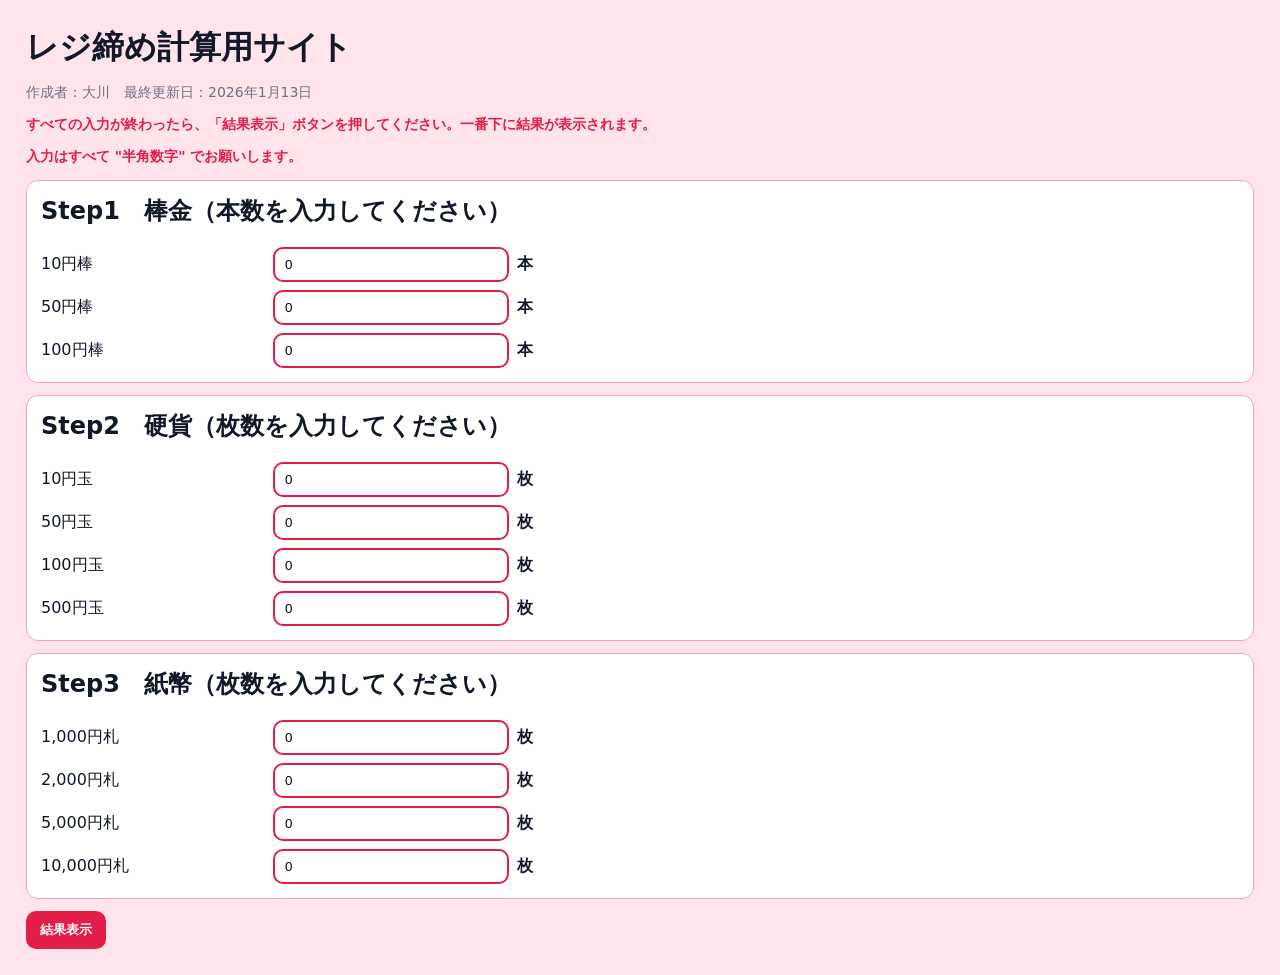
==== index.html @ f342e49d "Update index.html" ====
<!doctype html>
<html lang="ja">
<head>
  <meta charset="utf-8" />
  <meta name="viewport" content="width=device-width, initial-scale=1" />
  <title>レジ締め計算用サイト</title>

  <style>
    /* サイト全体 */
    body {
      font-family: system-ui, sans-serif;
      padding: 18px;
      color: #111827;
      background-color: #ffe4ec;
    }

    /* 見出し */
    h1 { margin: 0 0 10px; }
    h2 { margin: 0 0 20px; }
    h3 {
      color: #e11d48;
      font-size: 18px;
      font-weight: bold;
    }

    /* 補足文字 */
    .muted {
      color: #6b7280;
      font-size: 14px;
    }
    .muted2 {
      color: #e11d48;
      font-size: 14px;
      font-weight: bold;
    }

    /* 入力エリア */
    .card {
      border: 1px solid #f5a3bd;
      border-radius: 12px;
      padding: 14px;
      margin: 12px 0;
      background-color: #ffffff;
    }

    /* 入力レイアウト（PC） */
    .grid {
      display: grid;
      grid-template-columns: 220px 1fr;
      gap: 8px 12px;
      align-items: center;
    }

    /* 入力欄＋単位（本/枚） */
    .input-with-unit {
      display: flex;
      align-items: center;
      gap: 8px;
      max-width: 260px; /* PCで伸びすぎ防止 */
    }

    /* 入力ボックス（基本：幅100%で安全） */
    input {
      padding: 8px 10px;
      border: 2px solid #e11d48;
      border-radius: 10px;
      width: 100%;
      box-sizing: border-box;
      background-color: #fff;
    }

    .input-with-unit input {
      flex: 1;
      min-width: 0;
    }

    .unit {
      white-space: nowrap;
      font-weight: bold;
    }

    /* ボタン */
    button {
      padding: 10px 14px;
      border: none;
      border-radius: 10px;
      background: #e11d48;
      color: white;
      cursor: pointer;
      font-weight: bold;
    }

    /* 注意文 */
    .warn {
      color: #b45309;
      font-size: 14px;
      margin-top: 10px;
    }

    /* 結果表 */
    .result-table {
      border-collapse: collapse;
      width: 100%;
      margin-top: 8px;
      background-color: #ffd6e3;
      border: 2px solid #000;
    }
    .result-table th {
      background-color: #e11d48;
      color: #000;
      border: 1px solid #000;
      padding: 8px;
      text-align: right;
    }
    .result-table td {
      border: 1px solid #000;
      padding: 8px;
      text-align: right;
      color: #000;
      background-color: #ffd6e3;
    }
    .result-table th:first-child,
    .result-table td:first-child {
      text-align: left;
    }

    /* スマホ対応 */
    @media (max-width: 600px) {
      body { padding: 12px; }

      /* 1列にして崩れない */
      .grid {
        grid-template-columns: 1fr;
        gap: 10px;
      }

      label {
        font-weight: 600;
        margin-top: 8px;
      }

      .input-with-unit {
        max-width: 100%; /* スマホは全幅OK */
        margin-bottom: 8px;
      }
    }
  </style>
</head>

<body>
  <h1>レジ締め計算用サイト</h1>
  <p class="muted">作成者：大川　最終更新日：2026年1月13日</p>
  <p class="muted2">すべての入力が終わったら、「結果表示」ボタンを押してください。一番下に結果が表示されます。</p>
  <p class="muted2">入力はすべて "半角数字" でお願いします。</p>

  <div class="card">
    <h2>Step1　棒金（本数を入力してください）</h2>
    <div class="grid">
      <label>10円棒</label>
      <div class="input-with-unit">
        <input id="bar10" type="number" min="0" step="1" value="0">
        <span class="unit">本</span>
      </div>

      <label>50円棒</label>
      <div class="input-with-unit">
        <input id="bar50" type="number" min="0" step="1" value="0">
        <span class="unit">本</span>
      </div>

      <label>100円棒</label>
      <div class="input-with-unit">
        <input id="bar100" type="number" min="0" step="1" value="0">
        <span class="unit">本</span>
      </div>
    </div>
  </div>

  <div class="card">
    <h2>Step2　硬貨（枚数を入力してください）</h2>
    <div class="grid">
      <label>10円玉</label>
      <div class="input-with-unit">
        <input id="c10" type="number" min="0" step="1" value="0">
        <span class="unit">枚</span>
      </div>

      <label>50円玉</label>
      <div class="input-with-unit">
        <input id="c50" type="number" min="0" step="1" value="0">
        <span class="unit">枚</span>
      </div>

      <label>100円玉</label>
      <div class="input-with-unit">
        <input id="c100" type="number" min="0" step="1" value="0">
        <span class="unit">枚</span>
      </div>

      <label>500円玉</label>
      <div class="input-with-unit">
        <input id="c500" type="number" min="0" step="1" value="0">
        <span class="unit">枚</span>
      </div>
    </div>
  </div>

  <div class="card">
    <h2>Step3　紙幣（枚数を入力してください）</h2>
    <div class="grid">
      <label>1,000円札</label>
      <div class="input-with-unit">
        <input id="b1000" type="number" min="0" step="1" value="0">
        <span class="unit">枚</span>
      </div>

      <label>2,000円札</label>
      <div class="input-with-unit">
        <input id="b2000" type="number" min="0" step="1" value="0">
        <span class="unit">枚</span>
      </div>

      <label>5,000円札</label>
      <div class="input-with-unit">
        <input id="b5000" type="number" min="0" step="1" value="0">
        <span class="unit">枚</span>
      </div>

      <label>10,000円札</label>
      <div class="input-with-unit">
        <input id="b10000" type="number" min="0" step="1" value="0">
        <span class="unit">枚</span>
      </div>
    </div>
  </div>

  <button id="calc">結果表示</button>

  <!-- 計算後にだけ表示 -->
  <div class="card" id="resultArea" style="display:none;">
    <h2>Step4　封筒に売上金を入れる</h2>
   
    <h2>内訳</h2>
    <table class="result-table">
      <thead>
        <tr>
          <th>種別</th>
          <th style="text-align:right;">10円</th>
          <th style="text-align:right;">50円</th>
          <th style="text-align:right;">100円</th>
          <th style="text-align:right;">500円</th>
          <th style="text-align:right;">1,000円</th>
          <th style="text-align:right;">2,000円</th>
          <th style="text-align:right;">5,000円</th>
          <th style="text-align:right;">10,000円</th>
        </tr>
      </thead>
    <tbody id="splitTableBody"></tbody>

    </table>
    
    <p class="muted2"></p>
    <h2 id="salesOnly">売上金合計：-</h2>
    <p class="muted2">① 封筒の「現金」欄に上の売上金を記入します。</p>
    <p class="muted2">② 精算レシートの「総売上」を封筒の「レジP」欄に記入します。</p>
    <p class="muted2">③ PayPay、auPAY、カードの売上を各欄に記入します。</p>
    <p class="muted2">④ 出金レシートの金額を「出金」欄に記入します。</p>
    <p class="muted2">⑤ 売上金とレシートをまとめて緑の封筒に入れてキッチンに持ってきてください。</p>

    <h2>レジ金管理表</h2>

    <table class="result-table">
      <thead>
        <tr>
          <th></th>
          <th style="text-align:right;">本数</th>
          <th style="text-align:right;">枚数</th>
          <th style="text-align:right;">金額</th>
        </tr>
      </thead>
      <tbody id="envelopeRows"></tbody>
    </table>

    <p class="muted2">⑥ 上の表を写してレジの中に入れておいてください。</p>

    <div id="warn" class="warn"></div>
  </div>

  <script src="./app.js"></script>
</body>
</html>
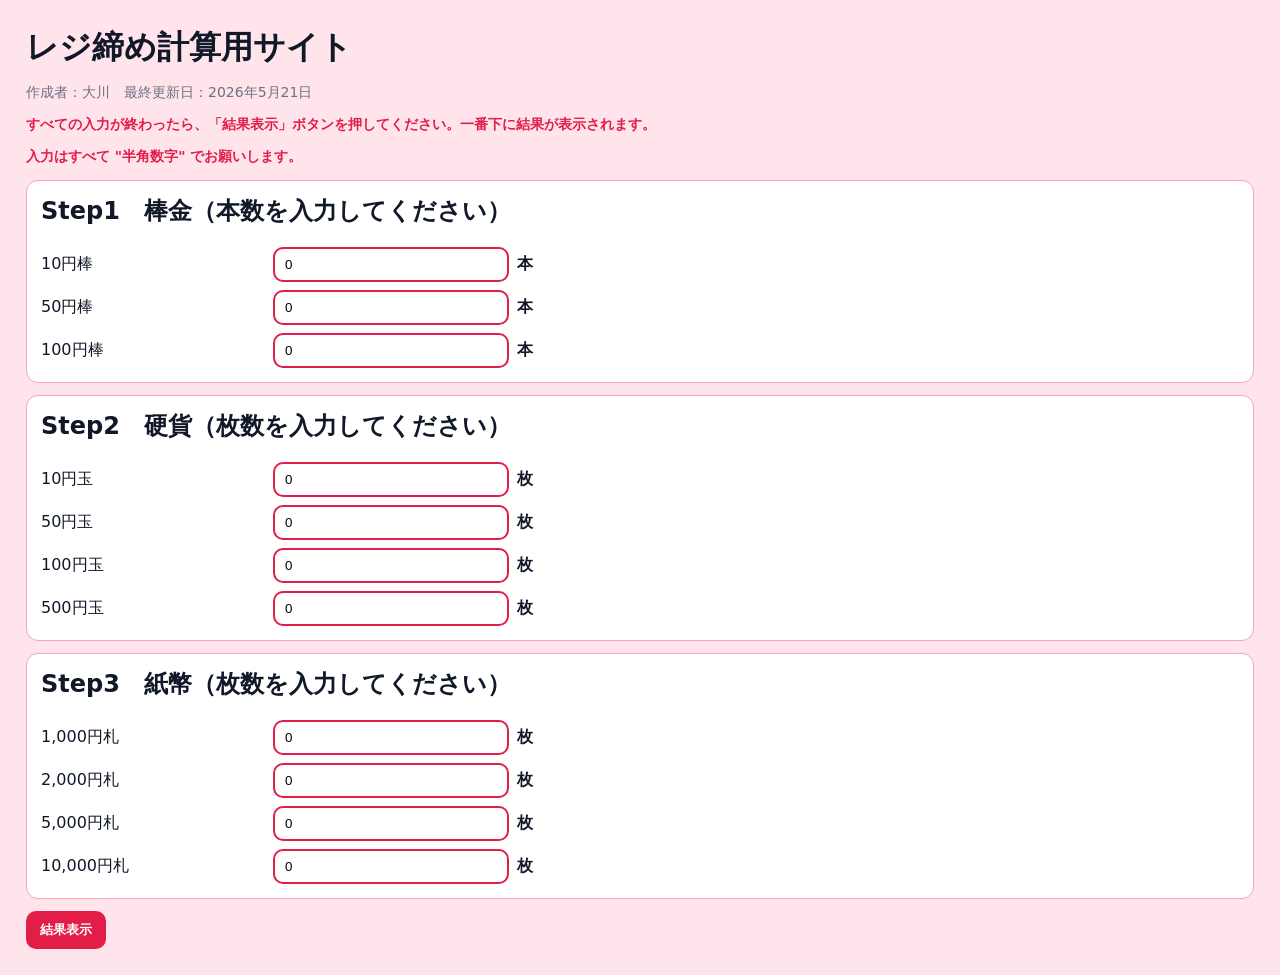
==== commit fc8314cd: "index.html を更新" ====
--- a/index.html
+++ b/index.html
@@ -144,12 +144,71 @@
         margin-bottom: 8px;
       }
     }
+
+    /* ============================
+       追加：内訳（splitTable）だけスマホで横スクロール対応
+       ※HTMLを変えずに、#splitTableBody を含む表を特定して適用
+       ============================ */
+
+    /* splitTableBody を持つ tbody を含む table を「ブロック化してスクロール可能」にする */
+    #splitTableBody {
+      /* tbody自体にはスクロールを付けられないので、下のCSSで table に付ける */
+    }
+
+    /* tbody#splitTableBody を含む table.result-table に対して適用 */
+    /* 内訳テーブルだけ：右端の余計な背景を消して、横スクロール対応 */
+    table.result-table:has(#splitTableBody) {
+      display: inline-block;
+      max-width: 100%;
+      overflow-x: auto;
+      -webkit-overflow-scrolling: touch;
+      white-space: nowrap;
+      width: max-content;
+      background-color: transparent;
+    }
+
+
+    /* 中身のテーブル幅を確保（列が潰れない） */
+    table.result-table:has(#splitTableBody) thead,
+    table.result-table:has(#splitTableBody) tbody,
+    table.result-table:has(#splitTableBody) tr {
+      width: max-content;
+    }
+
+    /* セルの最小幅を確保（スマホで詰まり過ぎるのを防止） */
+    table.result-table:has(#splitTableBody) th,
+    table.result-table:has(#splitTableBody) td {
+      min-width: 88px;
+    }
+
+    /* 先頭列（種別）は少し広め */
+    table.result-table:has(#splitTableBody) th:first-child,
+    table.result-table:has(#splitTableBody) td:first-child {
+      min-width: 90px;
+    }
+
+    /* 横スクロール可能エリアを強調（内訳テーブルのみ） */
+    table.result-table:has(#splitTableBody) {
+      position: relative;
+    }
+
+    /* スワイプ案内テキスト */
+    table.result-table:has(#splitTableBody)::before {
+      content: "👉 横にスワイプできます";
+      display: block;
+      text-align: right;
+      font-size: 12px;
+      font-weight: bold;
+      color: #e11d48;
+      margin-bottom: 6px;
+    }
+
   </style>
 </head>
 
 <body>
   <h1>レジ締め計算用サイト</h1>
-  <p class="muted">作成者：大川　最終更新日：2026年1月13日</p>
+  <p class="muted">作成者：大川　最終更新日：2026年5月21日</p>
   <p class="muted2">すべての入力が終わったら、「結果表示」ボタンを押してください。一番下に結果が表示されます。</p>
   <p class="muted2">入力はすべて "半角数字" でお願いします。</p>
 
@@ -259,7 +318,7 @@
 
     </table>
     
-    <p class="muted2"></p>
+    <p class="muted"></p>
     <h2 id="salesOnly">売上金合計：-</h2>
     <p class="muted2">① 封筒の「現金」欄に上の売上金を記入します。</p>
     <p class="muted2">② 精算レシートの「総売上」を封筒の「レジP」欄に記入します。</p>
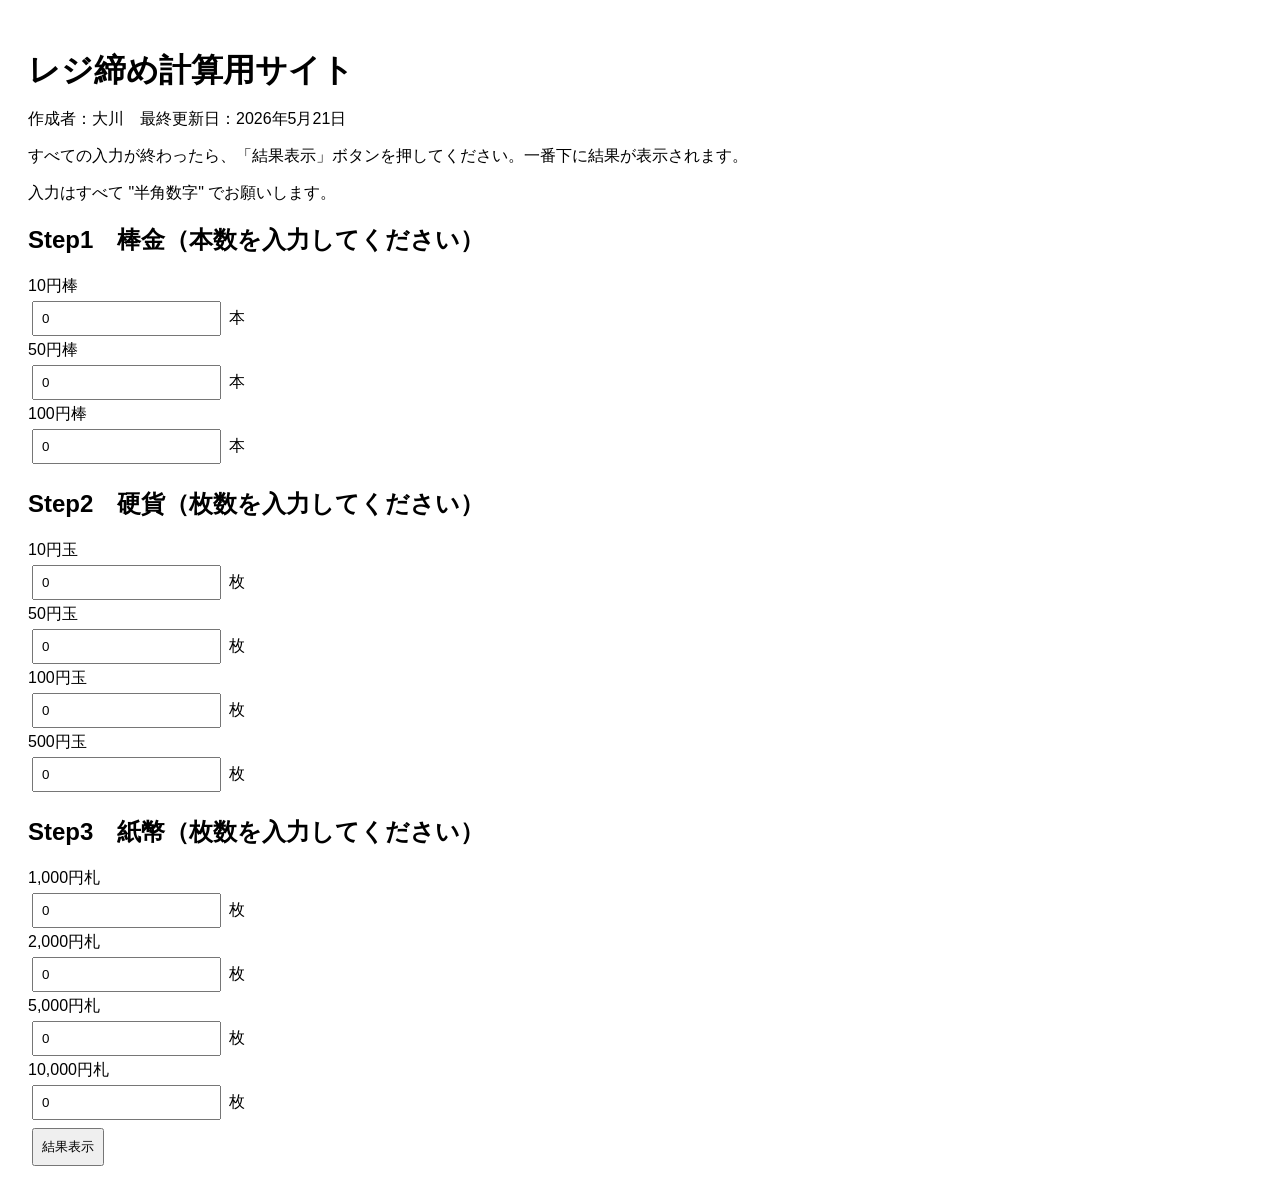
==== commit c23bced3: "Refactor index.html to use external stylesheet Removed inline styles and added a link to an external" ====
--- a/index.html
+++ b/index.html
@@ -1,350 +1,262 @@
 <!doctype html>
 <html lang="ja">
-<head>
-  <meta charset="utf-8" />
-  <meta name="viewport" content="width=device-width, initial-scale=1" />
-  <title>レジ締め計算用サイト</title>
-
-  <style>
-    /* サイト全体 */
-    body {
-      font-family: system-ui, sans-serif;
-      padding: 18px;
-      color: #111827;
-      background-color: #ffe4ec;
-    }
-
-    /* 見出し */
-    h1 { margin: 0 0 10px; }
-    h2 { margin: 0 0 20px; }
-    h3 {
-      color: #e11d48;
-      font-size: 18px;
-      font-weight: bold;
-    }
-
-    /* 補足文字 */
-    .muted {
-      color: #6b7280;
-      font-size: 14px;
-    }
-    .muted2 {
-      color: #e11d48;
-      font-size: 14px;
-      font-weight: bold;
-    }
-
-    /* 入力エリア */
-    .card {
-      border: 1px solid #f5a3bd;
-      border-radius: 12px;
-      padding: 14px;
-      margin: 12px 0;
-      background-color: #ffffff;
-    }
-
-    /* 入力レイアウト（PC） */
-    .grid {
-      display: grid;
-      grid-template-columns: 220px 1fr;
-      gap: 8px 12px;
-      align-items: center;
-    }
-
-    /* 入力欄＋単位（本/枚） */
-    .input-with-unit {
-      display: flex;
-      align-items: center;
-      gap: 8px;
-      max-width: 260px; /* PCで伸びすぎ防止 */
-    }
-
-    /* 入力ボックス（基本：幅100%で安全） */
-    input {
-      padding: 8px 10px;
-      border: 2px solid #e11d48;
-      border-radius: 10px;
-      width: 100%;
-      box-sizing: border-box;
-      background-color: #fff;
-    }
-
-    .input-with-unit input {
-      flex: 1;
-      min-width: 0;
-    }
-
-    .unit {
-      white-space: nowrap;
-      font-weight: bold;
-    }
-
-    /* ボタン */
-    button {
-      padding: 10px 14px;
-      border: none;
-      border-radius: 10px;
-      background: #e11d48;
-      color: white;
-      cursor: pointer;
-      font-weight: bold;
-    }
-
-    /* 注意文 */
-    .warn {
-      color: #b45309;
-      font-size: 14px;
-      margin-top: 10px;
-    }
-
-    /* 結果表 */
-    .result-table {
-      border-collapse: collapse;
-      width: 100%;
-      margin-top: 8px;
-      background-color: #ffd6e3;
-      border: 2px solid #000;
-    }
-    .result-table th {
-      background-color: #e11d48;
-      color: #000;
-      border: 1px solid #000;
-      padding: 8px;
-      text-align: right;
-    }
-    .result-table td {
-      border: 1px solid #000;
-      padding: 8px;
-      text-align: right;
-      color: #000;
-      background-color: #ffd6e3;
-    }
-    .result-table th:first-child,
-    .result-table td:first-child {
-      text-align: left;
-    }
-
-    /* スマホ対応 */
-    @media (max-width: 600px) {
-      body { padding: 12px; }
-
-      /* 1列にして崩れない */
-      .grid {
-        grid-template-columns: 1fr;
-        gap: 10px;
-      }
-
-      label {
-        font-weight: 600;
-        margin-top: 8px;
-      }
-
-      .input-with-unit {
-        max-width: 100%; /* スマホは全幅OK */
-        margin-bottom: 8px;
-      }
-    }
-
-    /* ============================
-       追加：内訳（splitTable）だけスマホで横スクロール対応
-       ※HTMLを変えずに、#splitTableBody を含む表を特定して適用
-       ============================ */
-
-    /* splitTableBody を持つ tbody を含む table を「ブロック化してスクロール可能」にする */
-    #splitTableBody {
-      /* tbody自体にはスクロールを付けられないので、下のCSSで table に付ける */
-    }
-
-    /* tbody#splitTableBody を含む table.result-table に対して適用 */
-    /* 内訳テーブルだけ：右端の余計な背景を消して、横スクロール対応 */
-    table.result-table:has(#splitTableBody) {
-      display: inline-block;
-      max-width: 100%;
-      overflow-x: auto;
-      -webkit-overflow-scrolling: touch;
-      white-space: nowrap;
-      width: max-content;
-      background-color: transparent;
-    }
-
-
-    /* 中身のテーブル幅を確保（列が潰れない） */
-    table.result-table:has(#splitTableBody) thead,
-    table.result-table:has(#splitTableBody) tbody,
-    table.result-table:has(#splitTableBody) tr {
-      width: max-content;
-    }
-
-    /* セルの最小幅を確保（スマホで詰まり過ぎるのを防止） */
-    table.result-table:has(#splitTableBody) th,
-    table.result-table:has(#splitTableBody) td {
-      min-width: 88px;
-    }
-
-    /* 先頭列（種別）は少し広め */
-    table.result-table:has(#splitTableBody) th:first-child,
-    table.result-table:has(#splitTableBody) td:first-child {
-      min-width: 90px;
-    }
-
-    /* 横スクロール可能エリアを強調（内訳テーブルのみ） */
-    table.result-table:has(#splitTableBody) {
-      position: relative;
-    }
-
-    /* スワイプ案内テキスト */
-    table.result-table:has(#splitTableBody)::before {
-      content: "👉 横にスワイプできます";
-      display: block;
-      text-align: right;
-      font-size: 12px;
-      font-weight: bold;
-      color: #e11d48;
-      margin-bottom: 6px;
-    }
-
-  </style>
-</head>
-
-<body>
-  <h1>レジ締め計算用サイト</h1>
-  <p class="muted">作成者：大川　最終更新日：2026年5月21日</p>
-  <p class="muted2">すべての入力が終わったら、「結果表示」ボタンを押してください。一番下に結果が表示されます。</p>
-  <p class="muted2">入力はすべて "半角数字" でお願いします。</p>
-
-  <div class="card">
-    <h2>Step1　棒金（本数を入力してください）</h2>
-    <div class="grid">
-      <label>10円棒</label>
-      <div class="input-with-unit">
-        <input id="bar10" type="number" min="0" step="1" value="0">
-        <span class="unit">本</span>
-      </div>
-
-      <label>50円棒</label>
-      <div class="input-with-unit">
-        <input id="bar50" type="number" min="0" step="1" value="0">
-        <span class="unit">本</span>
-      </div>
-
-      <label>100円棒</label>
-      <div class="input-with-unit">
-        <input id="bar100" type="number" min="0" step="1" value="0">
-        <span class="unit">本</span>
-      </div>
-    </div>
-  </div>
-
-  <div class="card">
-    <h2>Step2　硬貨（枚数を入力してください）</h2>
-    <div class="grid">
-      <label>10円玉</label>
-      <div class="input-with-unit">
-        <input id="c10" type="number" min="0" step="1" value="0">
-        <span class="unit">枚</span>
-      </div>
-
-      <label>50円玉</label>
-      <div class="input-with-unit">
-        <input id="c50" type="number" min="0" step="1" value="0">
-        <span class="unit">枚</span>
-      </div>
-
-      <label>100円玉</label>
-      <div class="input-with-unit">
-        <input id="c100" type="number" min="0" step="1" value="0">
-        <span class="unit">枚</span>
-      </div>
-
-      <label>500円玉</label>
-      <div class="input-with-unit">
-        <input id="c500" type="number" min="0" step="1" value="0">
-        <span class="unit">枚</span>
-      </div>
-    </div>
-  </div>
-
-  <div class="card">
-    <h2>Step3　紙幣（枚数を入力してください）</h2>
-    <div class="grid">
-      <label>1,000円札</label>
-      <div class="input-with-unit">
-        <input id="b1000" type="number" min="0" step="1" value="0">
-        <span class="unit">枚</span>
-      </div>
-
-      <label>2,000円札</label>
-      <div class="input-with-unit">
-        <input id="b2000" type="number" min="0" step="1" value="0">
-        <span class="unit">枚</span>
-      </div>
-
-      <label>5,000円札</label>
-      <div class="input-with-unit">
-        <input id="b5000" type="number" min="0" step="1" value="0">
-        <span class="unit">枚</span>
-      </div>
-
-      <label>10,000円札</label>
-      <div class="input-with-unit">
-        <input id="b10000" type="number" min="0" step="1" value="0">
-        <span class="unit">枚</span>
-      </div>
-    </div>
-  </div>
-
-  <button id="calc">結果表示</button>
-
-  <!-- 計算後にだけ表示 -->
-  <div class="card" id="resultArea" style="display:none;">
-    <h2>Step4　封筒に売上金を入れる</h2>
-   
-    <h2>内訳</h2>
-    <table class="result-table">
-      <thead>
-        <tr>
-          <th>種別</th>
-          <th style="text-align:right;">10円</th>
-          <th style="text-align:right;">50円</th>
-          <th style="text-align:right;">100円</th>
-          <th style="text-align:right;">500円</th>
-          <th style="text-align:right;">1,000円</th>
-          <th style="text-align:right;">2,000円</th>
-          <th style="text-align:right;">5,000円</th>
-          <th style="text-align:right;">10,000円</th>
-        </tr>
-      </thead>
-    <tbody id="splitTableBody"></tbody>
-
-    </table>
-    
-    <p class="muted"></p>
-    <h2 id="salesOnly">売上金合計：-</h2>
-    <p class="muted2">① 封筒の「現金」欄に上の売上金を記入します。</p>
-    <p class="muted2">② 精算レシートの「総売上」を封筒の「レジP」欄に記入します。</p>
-    <p class="muted2">③ PayPay、auPAY、カードの売上を各欄に記入します。</p>
-    <p class="muted2">④ 出金レシートの金額を「出金」欄に記入します。</p>
-    <p class="muted2">⑤ 売上金とレシートをまとめて緑の封筒に入れてキッチンに持ってきてください。</p>
-
-    <h2>レジ金管理表</h2>
-
-    <table class="result-table">
-      <thead>
-        <tr>
-          <th></th>
-          <th style="text-align:right;">本数</th>
-          <th style="text-align:right;">枚数</th>
-          <th style="text-align:right;">金額</th>
-        </tr>
-      </thead>
-      <tbody id="envelopeRows"></tbody>
-    </table>
-
-    <p class="muted2">⑥ 上の表を写してレジの中に入れておいてください。</p>
-
-    <div id="warn" class="warn"></div>
-  </div>
-
-  <script src="./app.js"></script>
-</body>
+  <head>
+    <meta charset="utf-8" />
+    <meta name="viewport" content="width=device-width, initial-scale=1" />
+    <title>レジ締め計算用サイト</title>
+    <link rel="stylesheet" href="./style.css" />
+  </head>
+
+  <body>
+    <h1>レジ締め計算用サイト</h1>
+    <p class="muted">作成者：大川　最終更新日：2026年5月21日</p>
+    <p class="muted2">
+      すべての入力が終わったら、「結果表示」ボタンを押してください。一番下に結果が表示されます。
+    </p>
+    <p class="muted2">入力はすべて "半角数字" でお願いします。</p>
+
+    <div class="card">
+      <h2>Step1　棒金（本数を入力してください）</h2>
+      <div class="grid">
+        <label>10円棒</label>
+        <div class="input-with-unit">
+          <input id="bar10" type="number" min="0" step="1" value="0" />
+          <span class="unit">本</span>
+        </div>
+
+        <label>50円棒</label>
+        <div class="input-with-unit">
+          <input id="bar50" type="number" min="0" step="1" value="0" />
+          <span class="unit">本</span>
+        </div>
+
+        <label>100円棒</label>
+        <div class="input-with-unit">
+          <input id="bar100" type="number" min="0" step="1" value="0" />
+          <span class="unit">本</span>
+        </div>
+      </div>
+    </div>
+
+    <div class="card">
+      <h2>Step2　硬貨（枚数を入力してください）</h2>
+      <div class="grid">
+        <label>10円玉</label>
+        <div class="input-with-unit">
+          <input id="c10" type="number" min="0" step="1" value="0" />
+          <span class="unit">枚</span>
+        </div>
+
+        <label>50円玉</label>
+        <div class="input-with-unit">
+          <input id="c50" type="number" min="0" step="1" value="0" />
+          <span class="unit">枚</span>
+        </div>
+
+        <label>100円玉</label>
+        <div class="input-with-unit">
+          <input id="c100" type="number" min="0" step="1" value="0" />
+          <span class="unit">枚</span>
+        </div>
+
+        <label>500円玉</label>
+        <div class="input-with-unit">
+          <input id="c500" type="number" min="0" step="1" value="0" />
+          <span class="unit">枚</span>
+        </div>
+      </div>
+    </div>
+
+    <div class="card">
+      <h2>Step3　紙幣（枚数を入力してください）</h2>
+      <div class="grid">
+        <label>1,000円札</label>
+        <div class="input-with-unit">
+          <input id="b1000" type="number" min="0" step="1" value="0" />
+          <span class="unit">枚</span>
+        </div>
+
+        <label>2,000円札</label>
+        <div class="input-with-unit">
+          <input id="b2000" type="number" min="0" step="1" value="0" />
+          <span class="unit">枚</span>
+        </div>
+
+        <label>5,000円札</label>
+        <div class="input-with-unit">
+          <input id="b5000" type="number" min="0" step="1" value="0" />
+          <span class="unit">枚</span>
+        </div>
+
+        <label>10,000円札</label>
+        <div class="input-with-unit">
+          <input id="b10000" type="number" min="0" step="1" value="0" />
+          <span class="unit">枚</span>
+        </div>
+      </div>
+    </div>
+
+    <button id="calc">結果表示</button>
+
+    <!-- 計算後にだけ表示 -->
+    <div class="card" id="resultArea" style="display: none">
+      <h2>Step4　封筒に売上金を入れる</h2>
+
+      <h2>内訳</h2>
+      <table class="result-table">
+        <thead>
+          <tr>
+            <th>種別</th>
+            <th style="text-align: right">10円</th>
+            <th style="text-align: right">50円</th>
+            <th style="text-align: right">100円</th>
+            <th style="text-align: right">500円</th>
+            <th style="text-align: right">1,000円</th>
+            <th style="text-align: right">2,000円</th>
+            <th style="text-align: right">5,000円</th>
+            <th style="text-align: right">10,000円</th>
+          </tr>
+        </thead>
+        <tbody id="splitTableBody"></tbody>
+      </table>
+
+      <p class="muted"></p>
+      <h2 id="salesOnly">売上金合計：-</h2>
+      <p class="muted2">① 封筒の「現金」欄に上の売上金を記入します。</p>
+      <p class="muted2">
+        ② 精算レシートの「総売上」を封筒の「レジP」欄に記入します。
+      </p>
+      <p class="muted2">③ PayPay、auPAY、カードの売上を各欄に記入します。</p>
+      <p class="muted2">④ 出金レシートの金額を「出金」欄に記入します。</p>
+      <p class="muted2">
+        ⑤
+        売上金とレシートをまとめて緑の封筒に入れてキッチンに持ってきてください。
+      </p>
+
+      <h2>レジ金管理表</h2>
+
+      <table class="result-table">
+        <thead>
+          <tr>
+            <th></th>
+            <th style="text-align: right">本数</th>
+            <th style="text-align: right">枚数</th>
+            <th style="text-align: right">金額</th>
+          </tr>
+        </thead>
+        <tbody id="envelopeRows"></tbody>
+      </table>
+
+      <p class="muted2">⑥ 上の表を写してレジの中に入れておいてください。</p>
+
+      <div id="warn" class="warn"></div>
+
+      <hr style="border: 0; border-top: 1px dashed #f5a3bd; margin: 20px 0" />
+
+      <h2>整合性の確認</h2>
+      <p class="muted">必要な場合のみで大丈夫です。</p>
+
+      <div class="grid" style="margin-bottom: 16px">
+        <label>昼「現金」</label>
+        <div class="input-with-unit">
+          <input
+            id="check1"
+            type="number"
+            min="0"
+            value="0"
+            class="check-input"
+          />
+          <span class="unit">円</span>
+        </div>
+
+        <label>夜「現金」</label>
+        <div class="input-with-unit">
+          <input
+            id="check2"
+            type="number"
+            min="0"
+            value="0"
+            class="check-input"
+          />
+          <span class="unit">円</span>
+        </div>
+
+        <label>夜「レジP」</label>
+        <div class="input-with-unit">
+          <input
+            id="check3"
+            type="number"
+            min="0"
+            value="0"
+            class="check-input"
+          />
+          <span class="unit">円</span>
+        </div>
+
+        <label>夜「paypay」</label>
+        <div class="input-with-unit">
+          <input
+            id="check4"
+            type="number"
+            min="0"
+            value="0"
+            class="check-input"
+          />
+          <span class="unit">円</span>
+        </div>
+
+        <label>夜「auPAY」</label>
+        <div class="input-with-unit">
+          <input
+            id="check5"
+            type="number"
+            min="0"
+            value="0"
+            class="check-input"
+          />
+          <span class="unit">円</span>
+        </div>
+
+        <label>夜「クレジットカード」</label>
+        <div class="input-with-unit">
+          <input
+            id="check6"
+            type="number"
+            min="0"
+            value="0"
+            class="check-input"
+          />
+          <span class="unit">円</span>
+        </div>
+
+        <label>夜「出金」</label>
+        <div class="input-with-unit">
+          <input
+            id="check7"
+            type="number"
+            min="0"
+            value="0"
+            class="check-input"
+          />
+          <span class="unit">円</span>
+        </div>
+      </div>
+
+      <h3
+        id="checkTotal"
+        style="
+          font-size: 20px;
+          border-left: 4px solid #e11d48;
+          padding-left: 8px;
+        "
+      >
+        確認用合計：0円
+      </h3>
+      <p class="muted">
+        この値が大きい場合は入力に間違いがある場合があります。
+      </p>
+    </div>
+
+    <script src="./app.js"></script>
+  </body>
 </html>
--- a/style.css
+++ b/style.css
@@ -0,0 +1,3 @@
+body { font-family: sans-serif; padding: 20px; }
+input, select, button { padding: 8px; margin: 4px; }
+h1 { margin-bottom: 8px; }
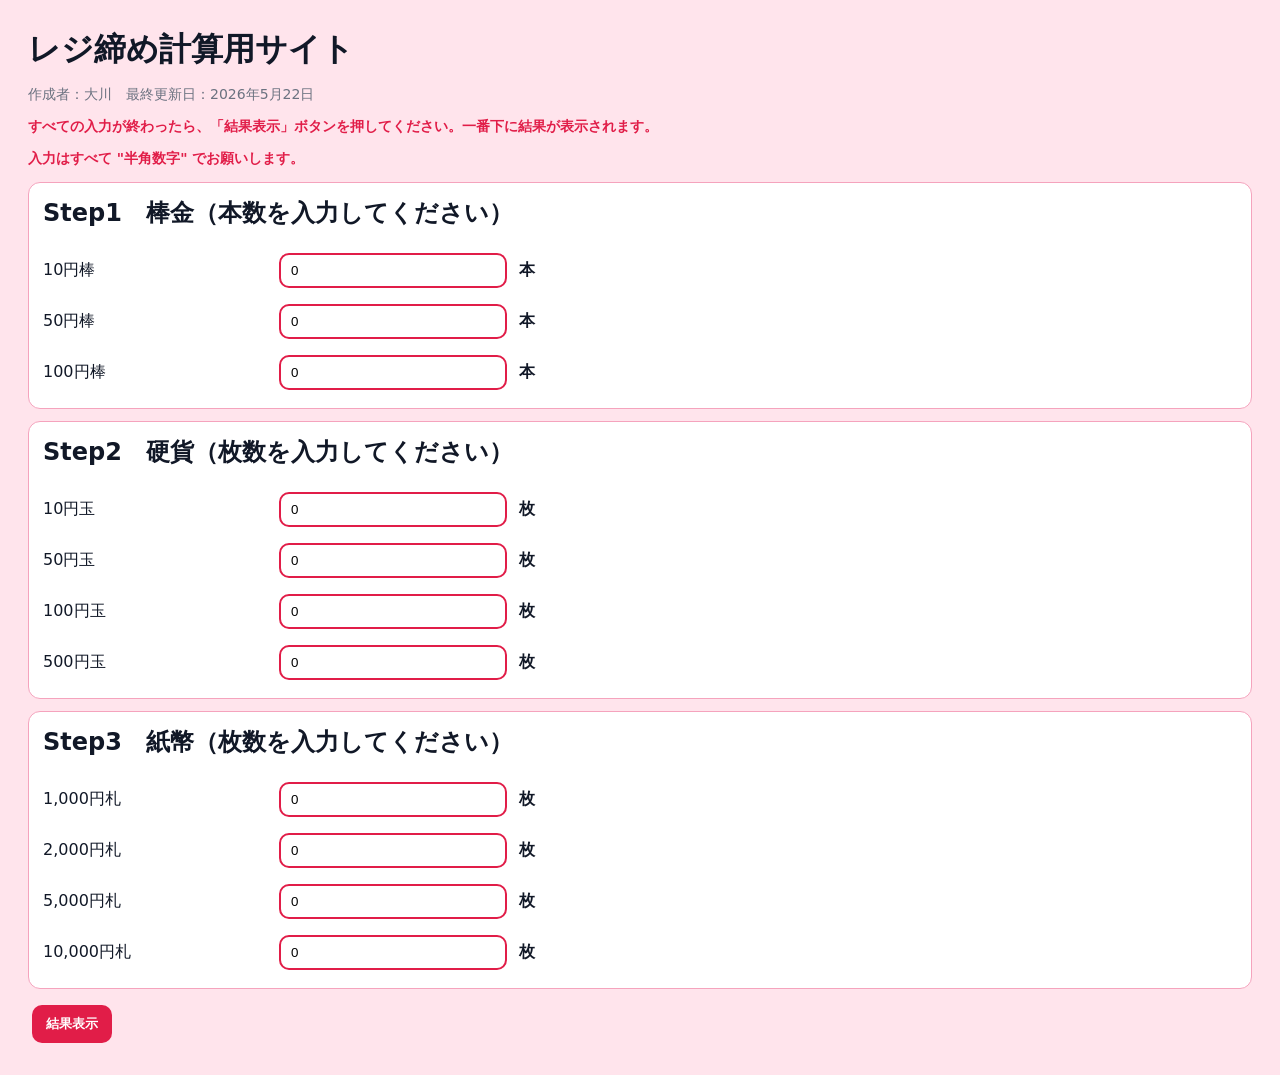
==== commit 8f6bdcf9: "Update index.html" ====
--- a/index.html
+++ b/index.html
@@ -9,7 +9,7 @@
 
   <body>
     <h1>レジ締め計算用サイト</h1>
-    <p class="muted">作成者：大川　最終更新日：2026年5月21日</p>
+    <p class="muted">作成者：大川　最終更新日：2026年5月22日</p>
     <p class="muted2">
       すべての入力が終わったら、「結果表示」ボタンを押してください。一番下に結果が表示されます。
     </p>
--- a/style.css
+++ b/style.css
@@ -1,3 +1,190 @@
-body { font-family: sans-serif; padding: 20px; }
-input, select, button { padding: 8px; margin: 4px; }
-h1 { margin-bottom: 8px; }
+/* サイト全体 */
+body {
+  font-family: system-ui, sans-serif;
+  padding: 20px; /* 元の style.css の 20px を採用 */
+  color: #111827;
+  background-color: #ffe4ec;
+}
+
+/* 見出し */
+h1 {
+  margin: 0 0 8px; /* 元の style.css の margin-bottom: 8px を採用 */
+}
+h2 {
+  margin: 0 0 20px;
+}
+h3 {
+  color: #e11d48;
+  font-size: 18px;
+  font-weight: bold;
+}
+
+/* 補足文字 */
+.muted {
+  color: #6b7280;
+  font-size: 14px;
+}
+.muted2 {
+  color: #e11d48;
+  font-size: 14px;
+  font-weight: bold;
+}
+
+/* 入力エリア */
+.card {
+  border: 1px solid #f5a3bd;
+  border-radius: 12px;
+  padding: 14px;
+  margin: 12px 0;
+  background-color: #ffffff;
+}
+
+/* 入力レイアウト（PC） */
+.grid {
+  display: grid;
+  grid-template-columns: 220px 1fr;
+  gap: 8px 12px;
+  align-items: center;
+}
+
+/* 入力欄＋単位（本/枚） */
+.input-with-unit {
+  display: flex;
+  align-items: center;
+  gap: 8px;
+  max-width: 260px; /* PCで伸びすぎ防止 */
+}
+
+/* 入力ボックス・選択・ボタン（基本設定） */
+input,
+select,
+button {
+  padding: 8px 10px;
+  margin: 4px;
+  border-radius: 10px;
+  box-sizing: border-box;
+}
+
+/* 入力ボックス個別のデザイン */
+input {
+  border: 2px solid #e11d48;
+  width: 100%;
+  background-color: #fff;
+}
+
+.input-with-unit input {
+  flex: 1;
+  min-width: 0;
+}
+
+.unit {
+  white-space: nowrap;
+  font-weight: bold;
+}
+
+/* ボタン個別のデザイン */
+button {
+  border: none;
+  background: #e11d48;
+  color: white;
+  cursor: pointer;
+  font-weight: bold;
+  padding: 10px 14px; /* クリックしやすさを優先 */
+}
+
+/* 注意文 */
+.warn {
+  color: #b45309;
+  font-size: 14px;
+  margin-top: 10px;
+}
+
+/* 結果表 */
+.result-table {
+  border-collapse: collapse;
+  width: 100%;
+  margin-top: 8px;
+  background-color: #ffd6e3;
+  border: 2px solid #000;
+}
+.result-table th {
+  background-color: #e11d48;
+  color: #000;
+  border: 1px solid #000;
+  padding: 8px;
+  text-align: right;
+}
+.result-table td {
+  border: 1px solid #000;
+  padding: 8px;
+  text-align: right;
+  color: #000;
+  background-color: #ffd6e3;
+}
+.result-table th:first-child,
+.result-table td:first-child {
+  text-align: left;
+}
+
+/* スマホ対応 */
+@media (max-width: 600px) {
+  body {
+    padding: 12px;
+  }
+
+  /* 1列にして崩れない */
+  .grid {
+    grid-template-columns: 1fr;
+    gap: 10px;
+  }
+
+  label {
+    font-weight: 600;
+    margin-top: 8px;
+  }
+
+  .input-with-unit {
+    max-width: 100%; /* スマホは全幅OK */
+    margin-bottom: 8px;
+  }
+}
+
+/* ============================
+   内訳（splitTable）だけスマホで横スクロール対応
+   ============================ */
+table.result-table:has(#splitTableBody) {
+  display: inline-block;
+  max-width: 100%;
+  overflow-x: auto;
+  -webkit-overflow-scrolling: touch;
+  white-space: nowrap;
+  width: max-content;
+  background-color: transparent;
+  position: relative;
+}
+
+table.result-table:has(#splitTableBody) thead,
+table.result-table:has(#splitTableBody) tbody,
+table.result-table:has(#splitTableBody) tr {
+  width: max-content;
+}
+
+table.result-table:has(#splitTableBody) th,
+table.result-table:has(#splitTableBody) td {
+  min-width: 88px;
+}
+
+table.result-table:has(#splitTableBody) th:first-child,
+table.result-table:has(#splitTableBody) td:first-child {
+  min-width: 90px;
+}
+
+table.result-table:has(#splitTableBody)::before {
+  content: "👉 横にスワイプできます";
+  display: block;
+  text-align: right;
+  font-size: 12px;
+  font-weight: bold;
+  color: #e11d48;
+  margin-bottom: 6px;
+}
